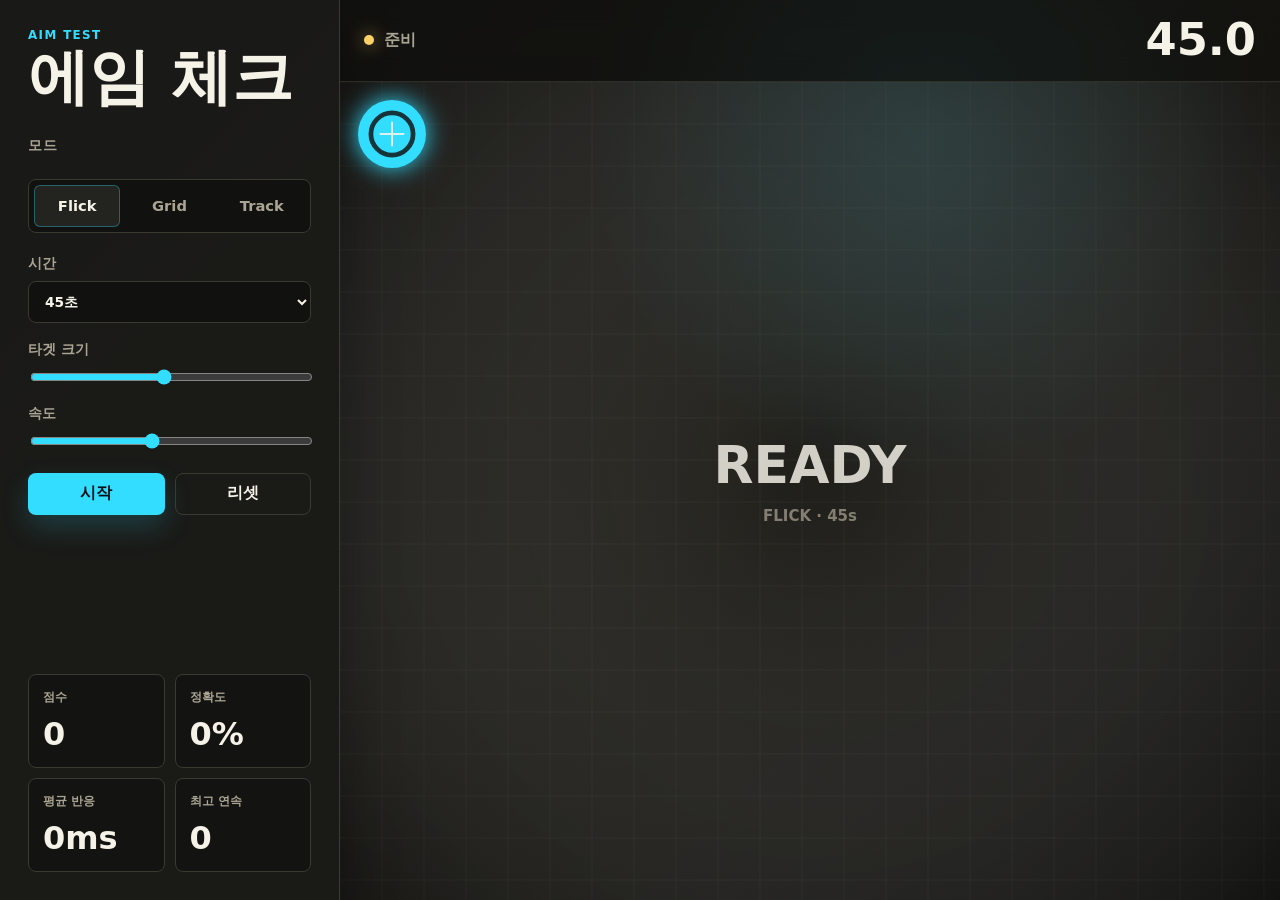
==== aimlab/index.html @ 9e11cc8f "[feature] Aim Lab 웹 에임 트레이너 추가" ====
<!doctype html>
<html lang="ko">
  <head>
    <meta charset="UTF-8" />
    <meta name="viewport" content="width=device-width, initial-scale=1.0" />
    <title>Aim Lab Web Test</title>
    <link rel="stylesheet" href="styles.css" />
  </head>
  <body>
    <main class="app-shell">
      <aside class="control-panel" aria-label="에임 테스트 설정">
        <div class="brand-block">
          <p class="eyebrow">Aim Test</p>
          <h1>에임 체크</h1>
        </div>

        <section class="panel-section" aria-labelledby="mode-label">
          <h2 id="mode-label">모드</h2>
          <div class="segmented-control" role="tablist" aria-label="훈련 모드">
            <button class="mode-button active" type="button" data-mode="flick" role="tab" aria-selected="true">Flick</button>
            <button class="mode-button" type="button" data-mode="grid" role="tab" aria-selected="false">Grid</button>
            <button class="mode-button" type="button" data-mode="track" role="tab" aria-selected="false">Track</button>
          </div>
        </section>

        <section class="panel-section settings-grid" aria-label="세부 설정">
          <label>
            <span>시간</span>
            <select id="durationSelect">
              <option value="30">30초</option>
              <option value="45" selected>45초</option>
              <option value="60">60초</option>
              <option value="90">90초</option>
            </select>
          </label>

          <label>
            <span>타겟 크기</span>
            <input id="sizeRange" type="range" min="18" max="52" value="34" />
          </label>

          <label>
            <span>속도</span>
            <input id="speedRange" type="range" min="1" max="8" value="4" />
          </label>
        </section>

        <section class="action-row" aria-label="게임 제어">
          <button id="startButton" class="primary-action" type="button">시작</button>
          <button id="resetButton" class="ghost-action" type="button">리셋</button>
        </section>

        <section class="stat-grid" aria-label="현재 기록">
          <article class="stat-tile">
            <span>점수</span>
            <strong id="scoreValue">0</strong>
          </article>
          <article class="stat-tile">
            <span>정확도</span>
            <strong id="accuracyValue">0%</strong>
          </article>
          <article class="stat-tile">
            <span>평균 반응</span>
            <strong id="reactionValue">0ms</strong>
          </article>
          <article class="stat-tile">
            <span>최고 연속</span>
            <strong id="streakValue">0</strong>
          </article>
        </section>
      </aside>

      <section class="arena-shell" aria-label="에임 테스트 플레이 영역">
        <div class="arena-topbar">
          <div>
            <span class="status-dot" id="statusDot"></span>
            <span id="statusText">준비</span>
          </div>
          <time id="timerValue" aria-label="남은 시간">45.0</time>
        </div>

        <canvas id="aimCanvas" aria-label="에임 테스트 캔버스"></canvas>

        <div id="resultOverlay" class="result-overlay hidden" role="dialog" aria-modal="true" aria-labelledby="resultTitle">
          <div class="result-panel">
            <p class="eyebrow">Result</p>
            <h2 id="resultTitle">세션 완료</h2>
            <dl class="result-list">
              <div>
                <dt>점수</dt>
                <dd id="finalScore">0</dd>
              </div>
              <div>
                <dt>정확도</dt>
                <dd id="finalAccuracy">0%</dd>
              </div>
              <div>
                <dt>평균 반응</dt>
                <dd id="finalReaction">0ms</dd>
              </div>
            </dl>
            <button id="againButton" class="primary-action" type="button">다시 시작</button>
          </div>
        </div>
      </section>
    </main>

    <script src="app.js"></script>
  </body>
</html>
---- aimlab/styles.css ----
:root {
  --bg: #11110f;
  --panel: #1b1b18;
  --panel-strong: #23231f;
  --line: #3a3a31;
  --text: #f5f2e8;
  --muted: #aaa493;
  --cyan: #33ddff;
  --lime: #c7ff62;
  --rose: #ff5d68;
  --amber: #ffd166;
  --violet: #b892ff;
  --shadow: rgba(0, 0, 0, 0.38);
}

* {
  box-sizing: border-box;
}

html,
body {
  width: 100%;
  min-height: 100%;
}

body {
  margin: 0;
  background: var(--bg);
  color: var(--text);
  font-family:
    Inter, ui-sans-serif, system-ui, -apple-system, BlinkMacSystemFont, "Segoe UI",
    sans-serif;
  letter-spacing: 0;
}

button,
select,
input {
  font: inherit;
}

button {
  min-height: 42px;
  border: 0;
  color: inherit;
  cursor: pointer;
}

button:disabled {
  cursor: not-allowed;
  opacity: 0.56;
}

.app-shell {
  display: grid;
  grid-template-columns: minmax(280px, 340px) minmax(0, 1fr);
  min-height: 100vh;
  background:
    radial-gradient(circle at 72% 16%, rgba(51, 221, 255, 0.12), transparent 28%),
    linear-gradient(135deg, #11110f 0%, #191813 52%, #10100e 100%);
}

.control-panel {
  display: flex;
  flex-direction: column;
  gap: 22px;
  padding: 28px;
  border-right: 1px solid var(--line);
  background: rgba(27, 27, 24, 0.92);
  box-shadow: 12px 0 40px var(--shadow);
}

.brand-block {
  padding-bottom: 8px;
}

.eyebrow {
  margin: 0 0 6px;
  color: var(--cyan);
  font-size: 0.74rem;
  font-weight: 800;
  letter-spacing: 0.12em;
  text-transform: uppercase;
}

h1,
h2,
p {
  margin-top: 0;
}

h1 {
  margin-bottom: 0;
  font-size: clamp(2.25rem, 4.8vw, 4.8rem);
  line-height: 0.96;
  letter-spacing: 0;
}

h2 {
  margin-bottom: 12px;
  color: var(--muted);
  font-size: 0.86rem;
  font-weight: 800;
  letter-spacing: 0.08em;
  text-transform: uppercase;
}

.panel-section {
  display: grid;
  gap: 12px;
}

.segmented-control {
  display: grid;
  grid-template-columns: repeat(3, minmax(0, 1fr));
  gap: 6px;
  padding: 5px;
  border: 1px solid var(--line);
  border-radius: 8px;
  background: #11110f;
}

.mode-button {
  min-width: 0;
  border-radius: 6px;
  background: transparent;
  color: var(--muted);
  font-size: 0.92rem;
  font-weight: 800;
}

.mode-button.active {
  background: var(--panel-strong);
  color: var(--text);
  box-shadow: inset 0 0 0 1px rgba(51, 221, 255, 0.34);
}

.settings-grid {
  gap: 18px;
}

.settings-grid label {
  display: grid;
  gap: 8px;
  color: var(--muted);
  font-size: 0.86rem;
  font-weight: 800;
}

select,
input[type="range"] {
  width: 100%;
}

select {
  height: 42px;
  border: 1px solid var(--line);
  border-radius: 8px;
  background: #11110f;
  color: var(--text);
  padding: 0 12px;
}

input[type="range"] {
  accent-color: var(--cyan);
}

.action-row {
  display: grid;
  grid-template-columns: 1fr 1fr;
  gap: 10px;
}

.primary-action,
.ghost-action {
  border-radius: 8px;
  font-weight: 900;
}

.primary-action {
  background: var(--cyan);
  color: #071014;
  box-shadow: 0 12px 28px rgba(51, 221, 255, 0.18);
}

.ghost-action {
  border: 1px solid var(--line);
  background: transparent;
  color: var(--text);
}

.stat-grid {
  display: grid;
  grid-template-columns: repeat(2, minmax(0, 1fr));
  gap: 10px;
  margin-top: auto;
}

.stat-tile {
  min-height: 94px;
  padding: 14px;
  border: 1px solid var(--line);
  border-radius: 8px;
  background: rgba(17, 17, 15, 0.68);
}

.stat-tile span {
  display: block;
  margin-bottom: 12px;
  color: var(--muted);
  font-size: 0.76rem;
  font-weight: 800;
}

.stat-tile strong {
  display: block;
  color: var(--text);
  font-size: clamp(1.35rem, 4vw, 2rem);
  line-height: 1;
  overflow-wrap: anywhere;
}

.arena-shell {
  position: relative;
  display: grid;
  grid-template-rows: auto 1fr;
  min-width: 0;
  min-height: 100vh;
  overflow: hidden;
}

.arena-topbar {
  position: relative;
  z-index: 2;
  display: flex;
  align-items: center;
  justify-content: space-between;
  min-height: 68px;
  padding: 18px 24px;
  border-bottom: 1px solid rgba(58, 58, 49, 0.72);
  background: rgba(17, 17, 15, 0.56);
  backdrop-filter: blur(14px);
  color: var(--muted);
  font-weight: 900;
}

.arena-topbar > div {
  display: inline-flex;
  align-items: center;
  gap: 10px;
}

.status-dot {
  width: 10px;
  height: 10px;
  border-radius: 50%;
  background: var(--amber);
  box-shadow: 0 0 18px rgba(255, 209, 102, 0.72);
}

.status-dot.live {
  background: var(--lime);
  box-shadow: 0 0 18px rgba(199, 255, 98, 0.72);
}

.status-dot.paused {
  background: var(--rose);
  box-shadow: 0 0 18px rgba(255, 93, 104, 0.72);
}

#timerValue {
  color: var(--text);
  font-size: clamp(1.4rem, 4vw, 2.8rem);
  font-variant-numeric: tabular-nums;
  line-height: 1;
}

#aimCanvas {
  width: 100%;
  height: 100%;
  display: block;
  cursor: crosshair;
  touch-action: none;
}

.result-overlay {
  position: absolute;
  inset: 0;
  z-index: 5;
  display: grid;
  place-items: center;
  padding: 24px;
  background: rgba(17, 17, 15, 0.72);
  backdrop-filter: blur(10px);
}

.result-overlay.hidden {
  display: none;
}

.result-panel {
  width: min(420px, 100%);
  padding: 24px;
  border: 1px solid var(--line);
  border-radius: 8px;
  background: var(--panel);
  box-shadow: 0 24px 80px var(--shadow);
}

.result-panel h2 {
  margin: 0 0 18px;
  color: var(--text);
  font-size: clamp(2rem, 8vw, 3rem);
  line-height: 1;
  letter-spacing: 0;
  text-transform: none;
}

.result-list {
  display: grid;
  gap: 10px;
  margin: 0 0 20px;
}

.result-list div {
  display: flex;
  align-items: baseline;
  justify-content: space-between;
  gap: 20px;
  padding: 12px 0;
  border-bottom: 1px solid var(--line);
}

.result-list dt {
  color: var(--muted);
  font-weight: 800;
}

.result-list dd {
  margin: 0;
  color: var(--text);
  font-size: 1.45rem;
  font-weight: 950;
}

@media (max-width: 900px) {
  .app-shell {
    grid-template-columns: 1fr;
    grid-template-rows: auto 1fr;
    min-height: 100dvh;
  }

  .control-panel {
    gap: 16px;
    padding: 18px;
    border-right: 0;
    border-bottom: 1px solid var(--line);
    box-shadow: 0 12px 34px var(--shadow);
  }

  .brand-block {
    display: flex;
    align-items: end;
    justify-content: space-between;
    gap: 16px;
  }

  h1 {
    font-size: 2.4rem;
  }

  .settings-grid {
    grid-template-columns: 0.8fr 1fr 1fr;
    align-items: end;
  }

  .stat-grid {
    grid-template-columns: repeat(4, minmax(0, 1fr));
  }

  .stat-tile {
    min-height: 74px;
    padding: 10px;
  }

  .arena-shell {
    min-height: 56dvh;
  }
}

@media (max-width: 640px) {
  .settings-grid,
  .stat-grid {
    grid-template-columns: repeat(2, minmax(0, 1fr));
  }

  .brand-block {
    display: block;
  }

  .arena-topbar {
    min-height: 58px;
    padding: 14px 16px;
  }
}
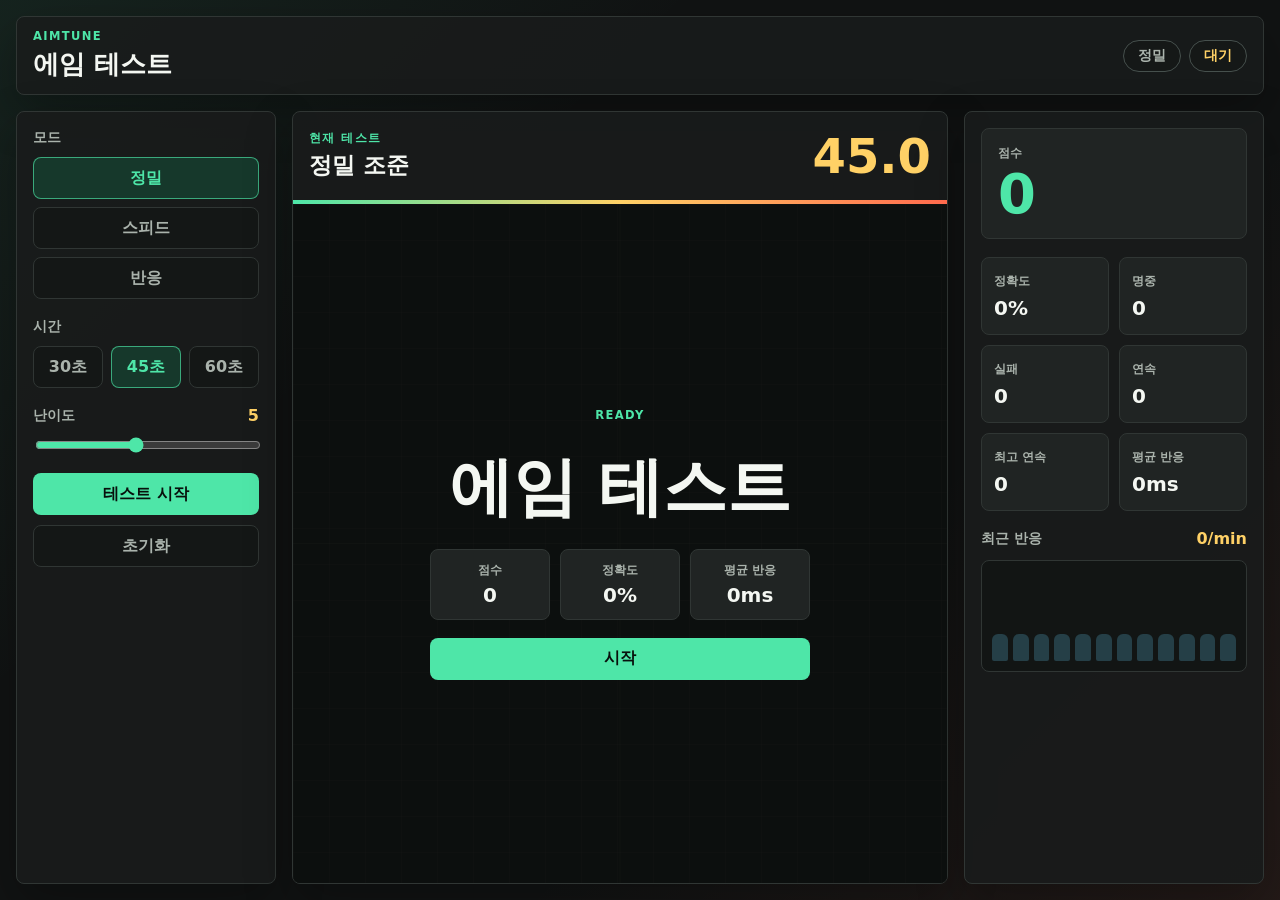
==== commit 3da6ac72: "Add web aim trainer" ====
--- a/aimlab/index.html
+++ b/aimlab/index.html
@@ -1,110 +1,134 @@
 <!doctype html>
 <html lang="ko">
   <head>
-    <meta charset="UTF-8" />
-    <meta name="viewport" content="width=device-width, initial-scale=1.0" />
-    <title>Aim Lab Web Test</title>
+    <meta charset="utf-8" />
+    <meta name="viewport" content="width=device-width, initial-scale=1" />
+    <title>Aimtune | Web Aim Test</title>
     <link rel="stylesheet" href="styles.css" />
+    <script src="app.js" defer></script>
   </head>
   <body>
-    <main class="app-shell">
-      <aside class="control-panel" aria-label="에임 테스트 설정">
-        <div class="brand-block">
-          <p class="eyebrow">Aim Test</p>
-          <h1>에임 체크</h1>
+    <main class="shell">
+      <header class="topbar" aria-label="게임 상태">
+        <div>
+          <p class="eyebrow">Aimtune</p>
+          <h1>에임 테스트</h1>
         </div>
+        <div class="topbar__status">
+          <span id="modePill" class="status-pill">정밀</span>
+          <span id="statePill" class="status-pill status-pill--live">대기</span>
+        </div>
+      </header>
 
-        <section class="panel-section" aria-labelledby="mode-label">
-          <h2 id="mode-label">모드</h2>
-          <div class="segmented-control" role="tablist" aria-label="훈련 모드">
-            <button class="mode-button active" type="button" data-mode="flick" role="tab" aria-selected="true">Flick</button>
-            <button class="mode-button" type="button" data-mode="grid" role="tab" aria-selected="false">Grid</button>
-            <button class="mode-button" type="button" data-mode="track" role="tab" aria-selected="false">Track</button>
+      <aside class="panel controls" aria-label="테스트 설정">
+        <section class="control-block">
+          <h2>모드</h2>
+          <div class="segmented" role="tablist" aria-label="모드 선택">
+            <button class="segment is-active" type="button" data-mode="precision">정밀</button>
+            <button class="segment" type="button" data-mode="burst">스피드</button>
+            <button class="segment" type="button" data-mode="reflex">반응</button>
           </div>
         </section>
 
-        <section class="panel-section settings-grid" aria-label="세부 설정">
-          <label>
-            <span>시간</span>
-            <select id="durationSelect">
-              <option value="30">30초</option>
-              <option value="45" selected>45초</option>
-              <option value="60">60초</option>
-              <option value="90">90초</option>
-            </select>
-          </label>
-
-          <label>
-            <span>타겟 크기</span>
-            <input id="sizeRange" type="range" min="18" max="52" value="34" />
-          </label>
-
-          <label>
-            <span>속도</span>
-            <input id="speedRange" type="range" min="1" max="8" value="4" />
-          </label>
+        <section class="control-block">
+          <h2>시간</h2>
+          <div class="duration-set" aria-label="테스트 시간">
+            <button class="chip" type="button" data-duration="30">30초</button>
+            <button class="chip is-active" type="button" data-duration="45">45초</button>
+            <button class="chip" type="button" data-duration="60">60초</button>
+          </div>
         </section>
 
-        <section class="action-row" aria-label="게임 제어">
-          <button id="startButton" class="primary-action" type="button">시작</button>
-          <button id="resetButton" class="ghost-action" type="button">리셋</button>
+        <section class="control-block">
+          <div class="label-row">
+            <h2>난이도</h2>
+            <output id="difficultyValue" for="difficulty">5</output>
+          </div>
+          <input id="difficulty" type="range" min="1" max="10" value="5" />
         </section>
 
-        <section class="stat-grid" aria-label="현재 기록">
-          <article class="stat-tile">
-            <span>점수</span>
-            <strong id="scoreValue">0</strong>
-          </article>
-          <article class="stat-tile">
+        <section class="control-block">
+          <button id="startBtn" class="primary-action" type="button">테스트 시작</button>
+          <button id="resetBtn" class="secondary-action" type="button">초기화</button>
+        </section>
+      </aside>
+
+      <section class="arena-shell" aria-label="에임 테스트 경기장">
+        <div class="arena-header">
+          <div>
+            <p class="eyebrow">현재 테스트</p>
+            <h2 id="arenaTitle">정밀 조준</h2>
+          </div>
+          <strong id="timeValue" class="time-value">45.0</strong>
+        </div>
+        <div class="timer-track" aria-hidden="true">
+          <span id="timerFill"></span>
+        </div>
+        <div id="arena" class="arena">
+          <canvas id="aimCanvas" aria-label="클릭 타겟 영역"></canvas>
+          <div id="screenOverlay" class="screen-overlay">
+            <p class="eyebrow">Ready</p>
+            <h2 id="overlayTitle">에임 테스트</h2>
+            <div class="result-grid" aria-label="결과 요약">
+              <div>
+                <span>점수</span>
+                <strong id="resultScore">0</strong>
+              </div>
+              <div>
+                <span>정확도</span>
+                <strong id="resultAccuracy">0%</strong>
+              </div>
+              <div>
+                <span>평균 반응</span>
+                <strong id="resultReaction">0ms</strong>
+              </div>
+            </div>
+            <button id="overlayStart" class="primary-action" type="button">시작</button>
+          </div>
+        </div>
+      </section>
+
+      <aside class="panel stats" aria-label="실시간 기록">
+        <section class="score-card">
+          <span>점수</span>
+          <strong id="scoreValue">0</strong>
+        </section>
+
+        <section class="metric-grid">
+          <article class="metric">
             <span>정확도</span>
             <strong id="accuracyValue">0%</strong>
           </article>
-          <article class="stat-tile">
+          <article class="metric">
+            <span>명중</span>
+            <strong id="hitsValue">0</strong>
+          </article>
+          <article class="metric">
+            <span>실패</span>
+            <strong id="missesValue">0</strong>
+          </article>
+          <article class="metric">
+            <span>연속</span>
+            <strong id="streakValue">0</strong>
+          </article>
+          <article class="metric">
+            <span>최고 연속</span>
+            <strong id="bestStreakValue">0</strong>
+          </article>
+          <article class="metric">
             <span>평균 반응</span>
             <strong id="reactionValue">0ms</strong>
           </article>
-          <article class="stat-tile">
-            <span>최고 연속</span>
-            <strong id="streakValue">0</strong>
-          </article>
+        </section>
+
+        <section class="history" aria-label="최근 명중 반응">
+          <div class="label-row">
+            <h2>최근 반응</h2>
+            <span id="paceValue">0/min</span>
+          </div>
+          <div id="reactionBars" class="reaction-bars"></div>
         </section>
       </aside>
-
-      <section class="arena-shell" aria-label="에임 테스트 플레이 영역">
-        <div class="arena-topbar">
-          <div>
-            <span class="status-dot" id="statusDot"></span>
-            <span id="statusText">준비</span>
-          </div>
-          <time id="timerValue" aria-label="남은 시간">45.0</time>
-        </div>
-
-        <canvas id="aimCanvas" aria-label="에임 테스트 캔버스"></canvas>
-
-        <div id="resultOverlay" class="result-overlay hidden" role="dialog" aria-modal="true" aria-labelledby="resultTitle">
-          <div class="result-panel">
-            <p class="eyebrow">Result</p>
-            <h2 id="resultTitle">세션 완료</h2>
-            <dl class="result-list">
-              <div>
-                <dt>점수</dt>
-                <dd id="finalScore">0</dd>
-              </div>
-              <div>
-                <dt>정확도</dt>
-                <dd id="finalAccuracy">0%</dd>
-              </div>
-              <div>
-                <dt>평균 반응</dt>
-                <dd id="finalReaction">0ms</dd>
-              </div>
-            </dl>
-            <button id="againButton" class="primary-action" type="button">다시 시작</button>
-          </div>
-        </div>
-      </section>
     </main>
-
-    <script src="app.js"></script>
   </body>
 </html>
--- a/aimlab/styles.css
+++ b/aimlab/styles.css
@@ -1,16 +1,18 @@
 :root {
-  --bg: #11110f;
-  --panel: #1b1b18;
-  --panel-strong: #23231f;
-  --line: #3a3a31;
-  --text: #f5f2e8;
-  --muted: #aaa493;
-  --cyan: #33ddff;
-  --lime: #c7ff62;
-  --rose: #ff5d68;
+  color-scheme: dark;
+  --bg: #111313;
+  --panel: #191b1b;
+  --panel-strong: #202423;
+  --line: #303634;
+  --line-strong: #46504d;
+  --text: #f4f7f2;
+  --muted: #aab3ac;
+  --green: #4ee6a8;
+  --green-dark: #16382b;
+  --red: #ff6a4d;
   --amber: #ffd166;
-  --violet: #b892ff;
-  --shadow: rgba(0, 0, 0, 0.38);
+  --cyan: #67d7ff;
+  --shadow: rgba(0, 0, 0, 0.28);
 }
 
 * {
@@ -19,387 +21,437 @@
 
 html,
 body {
-  width: 100%;
   min-height: 100%;
 }
 
 body {
   margin: 0;
-  background: var(--bg);
+  background:
+    linear-gradient(135deg, rgba(78, 230, 168, 0.08), transparent 32%),
+    linear-gradient(315deg, rgba(255, 106, 77, 0.08), transparent 35%),
+    var(--bg);
   color: var(--text);
   font-family:
     Inter, ui-sans-serif, system-ui, -apple-system, BlinkMacSystemFont, "Segoe UI",
     sans-serif;
-  letter-spacing: 0;
 }
 
 button,
-select,
 input {
   font: inherit;
 }
 
 button {
-  min-height: 42px;
   border: 0;
   color: inherit;
   cursor: pointer;
 }
 
-button:disabled {
-  cursor: not-allowed;
-  opacity: 0.56;
-}
-
-.app-shell {
-  display: grid;
-  grid-template-columns: minmax(280px, 340px) minmax(0, 1fr);
+.shell {
+  display: grid;
+  grid-template-columns: minmax(220px, 260px) minmax(0, 1fr) minmax(240px, 300px);
+  grid-template-rows: auto minmax(0, 1fr);
+  gap: 16px;
   min-height: 100vh;
-  background:
-    radial-gradient(circle at 72% 16%, rgba(51, 221, 255, 0.12), transparent 28%),
-    linear-gradient(135deg, #11110f 0%, #191813 52%, #10100e 100%);
-}
-
-.control-panel {
+  padding: 16px;
+}
+
+.topbar {
+  grid-column: 1 / -1;
   display: flex;
-  flex-direction: column;
-  gap: 22px;
-  padding: 28px;
-  border-right: 1px solid var(--line);
-  background: rgba(27, 27, 24, 0.92);
-  box-shadow: 12px 0 40px var(--shadow);
-}
-
-.brand-block {
-  padding-bottom: 8px;
+  align-items: center;
+  justify-content: space-between;
+  min-height: 64px;
+  padding: 12px 16px;
+  border: 1px solid var(--line);
+  border-radius: 8px;
+  background: rgba(25, 27, 27, 0.86);
+  box-shadow: 0 18px 48px var(--shadow);
+}
+
+.topbar h1,
+.arena-header h2,
+.control-block h2,
+.history h2 {
+  margin: 0;
+  letter-spacing: 0;
+}
+
+.topbar h1 {
+  font-size: clamp(1.25rem, 2vw, 1.75rem);
+}
+
+.topbar__status {
+  display: flex;
+  flex-wrap: wrap;
+  justify-content: flex-end;
+  gap: 8px;
 }
 
 .eyebrow {
-  margin: 0 0 6px;
-  color: var(--cyan);
-  font-size: 0.74rem;
+  margin: 0 0 4px;
+  color: var(--green);
+  font-size: 0.72rem;
   font-weight: 800;
   letter-spacing: 0.12em;
   text-transform: uppercase;
 }
 
-h1,
-h2,
-p {
-  margin-top: 0;
-}
-
-h1 {
-  margin-bottom: 0;
-  font-size: clamp(2.25rem, 4.8vw, 4.8rem);
-  line-height: 0.96;
-  letter-spacing: 0;
-}
-
-h2 {
-  margin-bottom: 12px;
+.status-pill {
+  display: inline-flex;
+  align-items: center;
+  justify-content: center;
+  min-width: 58px;
+  min-height: 32px;
+  padding: 0 12px;
+  border: 1px solid var(--line-strong);
+  border-radius: 999px;
   color: var(--muted);
-  font-size: 0.86rem;
+  background: #151817;
+  font-size: 0.88rem;
   font-weight: 800;
-  letter-spacing: 0.08em;
-  text-transform: uppercase;
-}
-
-.panel-section {
-  display: grid;
-  gap: 12px;
-}
-
-.segmented-control {
-  display: grid;
-  grid-template-columns: repeat(3, minmax(0, 1fr));
-  gap: 6px;
-  padding: 5px;
+}
+
+.status-pill--live {
+  color: var(--amber);
+}
+
+.panel,
+.arena-shell {
   border: 1px solid var(--line);
   border-radius: 8px;
-  background: #11110f;
-}
-
-.mode-button {
-  min-width: 0;
-  border-radius: 6px;
-  background: transparent;
+  background: rgba(25, 27, 27, 0.9);
+  box-shadow: 0 18px 48px var(--shadow);
+}
+
+.panel {
+  padding: 16px;
+}
+
+.controls,
+.stats {
+  display: flex;
+  flex-direction: column;
+  gap: 18px;
+}
+
+.control-block {
+  display: grid;
+  gap: 10px;
+}
+
+.control-block h2,
+.history h2 {
+  font-size: 0.88rem;
   color: var(--muted);
-  font-size: 0.92rem;
+}
+
+.segmented,
+.duration-set {
+  display: grid;
+  gap: 8px;
+}
+
+.segmented {
+  grid-template-columns: 1fr;
+}
+
+.duration-set {
+  grid-template-columns: repeat(3, 1fr);
+}
+
+.segment,
+.chip,
+.primary-action,
+.secondary-action {
+  min-height: 42px;
+  border-radius: 8px;
+  transition:
+    border-color 160ms ease,
+    background 160ms ease,
+    color 160ms ease,
+    transform 160ms ease;
+}
+
+.segment,
+.chip,
+.secondary-action {
+  border: 1px solid var(--line);
+  background: #141716;
+  color: var(--muted);
   font-weight: 800;
 }
 
-.mode-button.active {
-  background: var(--panel-strong);
+.segment:hover,
+.chip:hover,
+.secondary-action:hover {
+  border-color: var(--line-strong);
   color: var(--text);
-  box-shadow: inset 0 0 0 1px rgba(51, 221, 255, 0.34);
-}
-
-.settings-grid {
-  gap: 18px;
-}
-
-.settings-grid label {
-  display: grid;
-  gap: 8px;
-  color: var(--muted);
-  font-size: 0.86rem;
-  font-weight: 800;
-}
-
-select,
-input[type="range"] {
-  width: 100%;
-}
-
-select {
-  height: 42px;
-  border: 1px solid var(--line);
-  border-radius: 8px;
-  background: #11110f;
-  color: var(--text);
-  padding: 0 12px;
-}
-
-input[type="range"] {
-  accent-color: var(--cyan);
-}
-
-.action-row {
-  display: grid;
-  grid-template-columns: 1fr 1fr;
-  gap: 10px;
-}
-
-.primary-action,
-.ghost-action {
-  border-radius: 8px;
+}
+
+.segment.is-active,
+.chip.is-active {
+  border-color: rgba(78, 230, 168, 0.65);
+  background: var(--green-dark);
+  color: var(--green);
+}
+
+.primary-action {
+  width: 100%;
+  background: var(--green);
+  color: #08100c;
   font-weight: 900;
 }
 
-.primary-action {
-  background: var(--cyan);
-  color: #071014;
-  box-shadow: 0 12px 28px rgba(51, 221, 255, 0.18);
-}
-
-.ghost-action {
-  border: 1px solid var(--line);
-  background: transparent;
-  color: var(--text);
-}
-
-.stat-grid {
-  display: grid;
-  grid-template-columns: repeat(2, minmax(0, 1fr));
-  gap: 10px;
-  margin-top: auto;
-}
-
-.stat-tile {
-  min-height: 94px;
-  padding: 14px;
-  border: 1px solid var(--line);
-  border-radius: 8px;
-  background: rgba(17, 17, 15, 0.68);
-}
-
-.stat-tile span {
-  display: block;
-  margin-bottom: 12px;
-  color: var(--muted);
-  font-size: 0.76rem;
-  font-weight: 800;
-}
-
-.stat-tile strong {
-  display: block;
-  color: var(--text);
-  font-size: clamp(1.35rem, 4vw, 2rem);
-  line-height: 1;
-  overflow-wrap: anywhere;
-}
-
-.arena-shell {
-  position: relative;
-  display: grid;
-  grid-template-rows: auto 1fr;
-  min-width: 0;
-  min-height: 100vh;
-  overflow: hidden;
-}
-
-.arena-topbar {
-  position: relative;
-  z-index: 2;
+.primary-action:hover {
+  transform: translateY(-1px);
+}
+
+.secondary-action {
+  width: 100%;
+}
+
+.label-row {
   display: flex;
   align-items: center;
   justify-content: space-between;
-  min-height: 68px;
-  padding: 18px 24px;
-  border-bottom: 1px solid rgba(58, 58, 49, 0.72);
-  background: rgba(17, 17, 15, 0.56);
-  backdrop-filter: blur(14px);
-  color: var(--muted);
+  gap: 12px;
+}
+
+output,
+.label-row span {
+  color: var(--amber);
   font-weight: 900;
 }
 
-.arena-topbar > div {
-  display: inline-flex;
+input[type="range"] {
+  width: 100%;
+  accent-color: var(--green);
+}
+
+.arena-shell {
+  display: grid;
+  grid-template-rows: auto auto minmax(360px, 1fr);
+  min-width: 0;
+  overflow: hidden;
+}
+
+.arena-header {
+  display: flex;
   align-items: center;
-  gap: 10px;
-}
-
-.status-dot {
-  width: 10px;
-  height: 10px;
-  border-radius: 50%;
-  background: var(--amber);
-  box-shadow: 0 0 18px rgba(255, 209, 102, 0.72);
-}
-
-.status-dot.live {
-  background: var(--lime);
-  box-shadow: 0 0 18px rgba(199, 255, 98, 0.72);
-}
-
-.status-dot.paused {
-  background: var(--rose);
-  box-shadow: 0 0 18px rgba(255, 93, 104, 0.72);
-}
-
-#timerValue {
-  color: var(--text);
-  font-size: clamp(1.4rem, 4vw, 2.8rem);
-  font-variant-numeric: tabular-nums;
-  line-height: 1;
+  justify-content: space-between;
+  gap: 16px;
+  padding: 16px;
+}
+
+.arena-header h2 {
+  font-size: clamp(1.1rem, 2vw, 1.45rem);
+}
+
+.time-value {
+  min-width: 88px;
+  color: var(--amber);
+  font-size: clamp(1.8rem, 4vw, 3rem);
+  text-align: right;
+}
+
+.timer-track {
+  width: 100%;
+  height: 4px;
+  background: #0f1110;
+}
+
+.timer-track span {
+  display: block;
+  width: 100%;
+  height: 100%;
+  background: linear-gradient(90deg, var(--green), var(--amber), var(--red));
+  transform-origin: left center;
+  transition: transform 120ms linear;
+}
+
+.arena {
+  position: relative;
+  min-height: 560px;
+  overflow: hidden;
+  background-color: #101211;
+  background-image:
+    linear-gradient(rgba(244, 247, 242, 0.04) 1px, transparent 1px),
+    linear-gradient(90deg, rgba(244, 247, 242, 0.04) 1px, transparent 1px);
+  background-size: 36px 36px;
 }
 
 #aimCanvas {
+  display: block;
   width: 100%;
   height: 100%;
-  display: block;
-  cursor: crosshair;
+  min-height: 560px;
   touch-action: none;
-}
-
-.result-overlay {
+  cursor: none;
+}
+
+.screen-overlay {
   position: absolute;
   inset: 0;
-  z-index: 5;
-  display: grid;
-  place-items: center;
+  display: grid;
+  place-content: center;
+  gap: 18px;
   padding: 24px;
-  background: rgba(17, 17, 15, 0.72);
-  backdrop-filter: blur(10px);
-}
-
-.result-overlay.hidden {
-  display: none;
-}
-
-.result-panel {
-  width: min(420px, 100%);
-  padding: 24px;
+  background: rgba(12, 14, 13, 0.72);
+  text-align: center;
+}
+
+.screen-overlay.is-hidden {
+  pointer-events: none;
+  opacity: 0;
+}
+
+.screen-overlay h2 {
+  margin: 0;
+  font-size: clamp(2rem, 5vw, 4rem);
+  letter-spacing: 0;
+}
+
+.result-grid {
+  display: grid;
+  grid-template-columns: repeat(3, minmax(0, 120px));
+  gap: 10px;
+}
+
+.result-grid div,
+.metric,
+.score-card {
   border: 1px solid var(--line);
   border-radius: 8px;
-  background: var(--panel);
-  box-shadow: 0 24px 80px var(--shadow);
-}
-
-.result-panel h2 {
-  margin: 0 0 18px;
+  background: var(--panel-strong);
+}
+
+.result-grid div {
+  display: grid;
+  gap: 4px;
+  padding: 12px;
+}
+
+.result-grid span,
+.metric span,
+.score-card span {
+  color: var(--muted);
+  font-size: 0.78rem;
+  font-weight: 800;
+}
+
+.result-grid strong,
+.metric strong,
+.score-card strong {
+  font-size: 1.25rem;
+  letter-spacing: 0;
+}
+
+.score-card {
+  display: grid;
+  gap: 6px;
+  padding: 16px;
+}
+
+.score-card strong {
+  color: var(--green);
+  font-size: clamp(2rem, 5vw, 3.4rem);
+  line-height: 1;
+}
+
+.metric-grid {
+  display: grid;
+  grid-template-columns: repeat(2, minmax(0, 1fr));
+  gap: 10px;
+}
+
+.metric {
+  display: grid;
+  min-height: 78px;
+  align-content: center;
+  gap: 6px;
+  padding: 12px;
+}
+
+.metric strong {
   color: var(--text);
-  font-size: clamp(2rem, 8vw, 3rem);
-  line-height: 1;
-  letter-spacing: 0;
-  text-transform: none;
-}
-
-.result-list {
-  display: grid;
-  gap: 10px;
-  margin: 0 0 20px;
-}
-
-.result-list div {
-  display: flex;
-  align-items: baseline;
-  justify-content: space-between;
-  gap: 20px;
-  padding: 12px 0;
-  border-bottom: 1px solid var(--line);
-}
-
-.result-list dt {
-  color: var(--muted);
-  font-weight: 800;
-}
-
-.result-list dd {
-  margin: 0;
-  color: var(--text);
-  font-size: 1.45rem;
-  font-weight: 950;
-}
-
-@media (max-width: 900px) {
-  .app-shell {
+}
+
+.history {
+  display: grid;
+  gap: 12px;
+}
+
+.reaction-bars {
+  display: grid;
+  grid-template-columns: repeat(12, 1fr);
+  align-items: end;
+  gap: 5px;
+  min-height: 112px;
+  padding: 10px;
+  border: 1px solid var(--line);
+  border-radius: 8px;
+  background: #121514;
+}
+
+.reaction-bars span {
+  min-height: 8px;
+  border-radius: 6px 6px 2px 2px;
+  background: var(--cyan);
+}
+
+@media (max-width: 1040px) {
+  .shell {
+    grid-template-columns: minmax(0, 1fr);
+  }
+
+  .controls,
+  .stats {
+    display: grid;
+    grid-template-columns: repeat(2, minmax(0, 1fr));
+  }
+
+  .arena {
+    min-height: 520px;
+  }
+
+  #aimCanvas {
+    min-height: 520px;
+  }
+}
+
+@media (max-width: 720px) {
+  .shell {
+    gap: 12px;
+    padding: 10px;
+  }
+
+  .topbar,
+  .arena-header {
+    align-items: flex-start;
+    flex-direction: column;
+  }
+
+  .topbar__status {
+    justify-content: flex-start;
+  }
+
+  .controls,
+  .stats {
     grid-template-columns: 1fr;
-    grid-template-rows: auto 1fr;
-    min-height: 100dvh;
-  }
-
-  .control-panel {
-    gap: 16px;
-    padding: 18px;
-    border-right: 0;
-    border-bottom: 1px solid var(--line);
-    box-shadow: 0 12px 34px var(--shadow);
-  }
-
-  .brand-block {
-    display: flex;
-    align-items: end;
-    justify-content: space-between;
-    gap: 16px;
-  }
-
-  h1 {
-    font-size: 2.4rem;
-  }
-
-  .settings-grid {
-    grid-template-columns: 0.8fr 1fr 1fr;
-    align-items: end;
-  }
-
-  .stat-grid {
-    grid-template-columns: repeat(4, minmax(0, 1fr));
-  }
-
-  .stat-tile {
-    min-height: 74px;
-    padding: 10px;
-  }
-
-  .arena-shell {
-    min-height: 56dvh;
-  }
-}
-
-@media (max-width: 640px) {
-  .settings-grid,
-  .stat-grid {
-    grid-template-columns: repeat(2, minmax(0, 1fr));
-  }
-
-  .brand-block {
-    display: block;
-  }
-
-  .arena-topbar {
-    min-height: 58px;
-    padding: 14px 16px;
-  }
-}
+  }
+
+  .duration-set,
+  .result-grid,
+  .metric-grid {
+    grid-template-columns: 1fr;
+  }
+
+  .arena {
+    min-height: 430px;
+  }
+
+  #aimCanvas {
+    min-height: 430px;
+  }
+}
